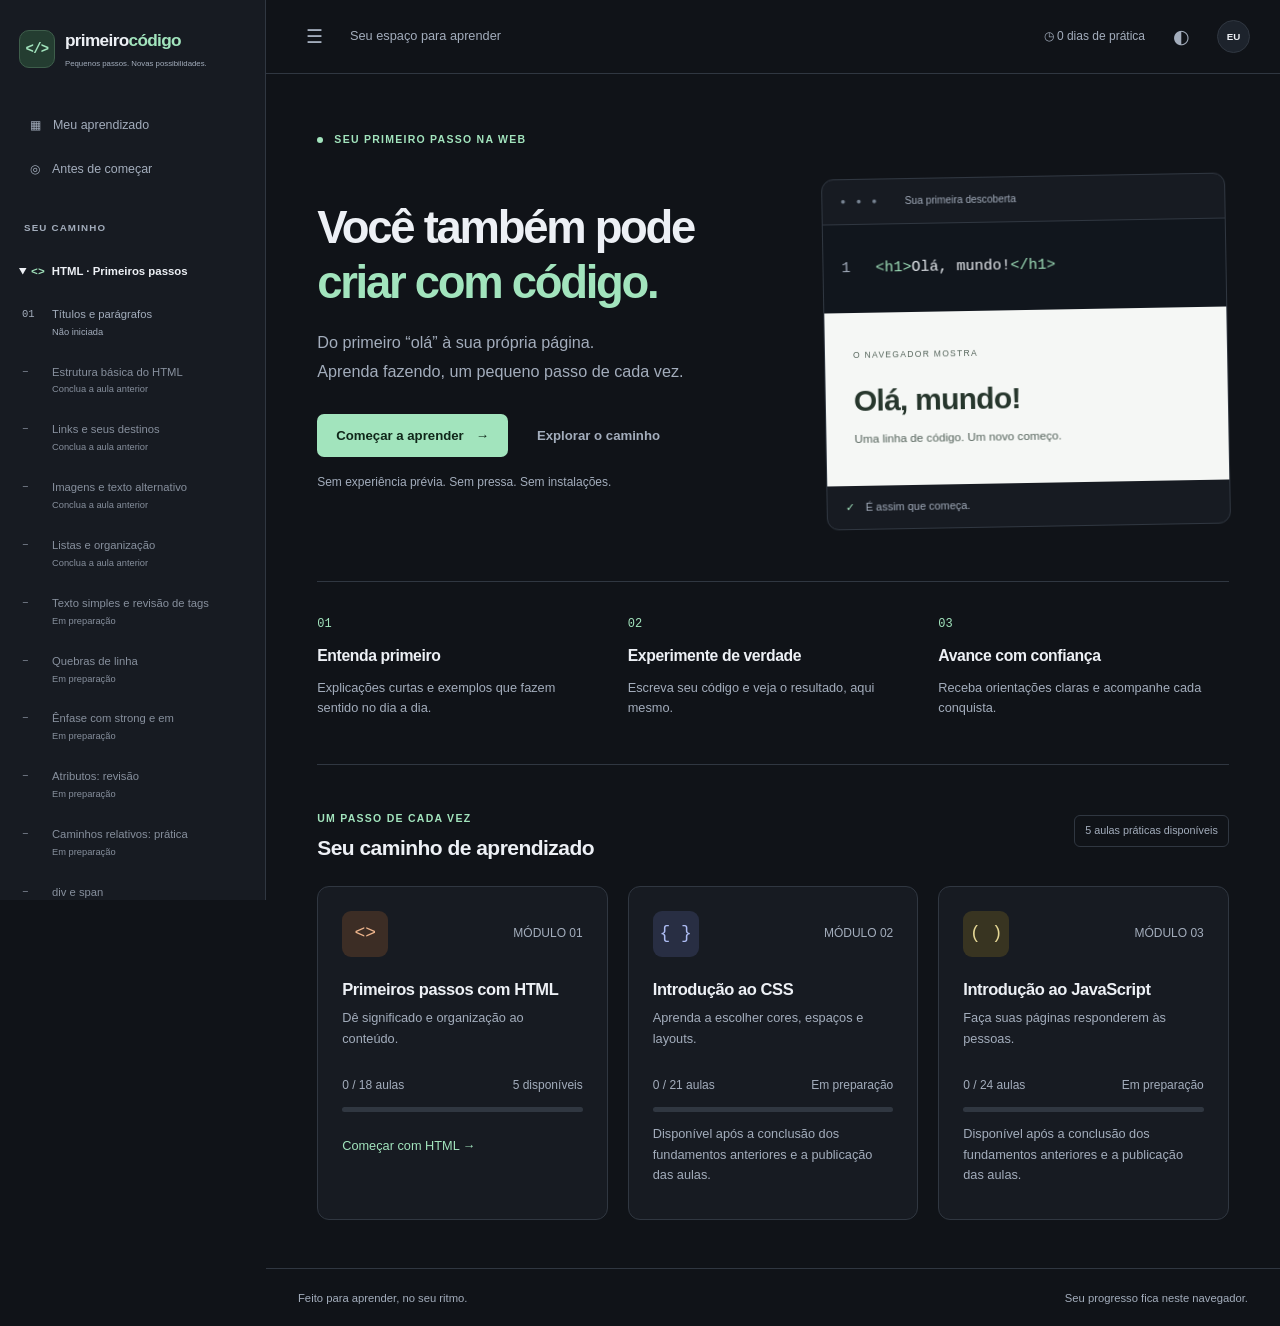
==== index.html @ e93f6637 "fist commit" ====
<!doctype html>
<html lang="pt-BR">
<head>
  <meta charset="UTF-8">
  <meta name="viewport" content="width=device-width, initial-scale=1">
  <meta name="color-scheme" content="dark light">
  <title>Primeiro Código — aprenda a criar para a web</title>
  <link rel="stylesheet" href="assets/css/styles.css">
</head>
<body>
  <a class="skip-link" href="#main">Pular para o conteúdo</a>
  <div id="app"></div>
  <p id="notice" class="toast" role="status" aria-live="polite"></p>
  <noscript>Ative o JavaScript do navegador para usar os exercícios interativos.</noscript>
  <script src="assets/js/modules/html-lessons.js" defer></script>
  <script src="assets/js/lessons.js" defer></script>
  <script src="assets/js/storage.js" defer></script>
  <script src="assets/js/progress.js" defer></script>
  <script src="assets/js/evaluator.js" defer></script>
  <script src="assets/js/resources.js" defer></script>
  <script src="assets/js/preview.js" defer></script>
  <script src="assets/js/editor.js" defer></script>
  <script src="assets/js/views.js" defer></script>
  <script src="assets/js/router.js" defer></script>
  <script src="assets/js/app.js" defer></script>
</body>
</html>
---- assets/css/styles.css ----
@import url('./variables.css');
@import url('./layout.css');
@import url('./components.css');
@import url('./responsive.css');
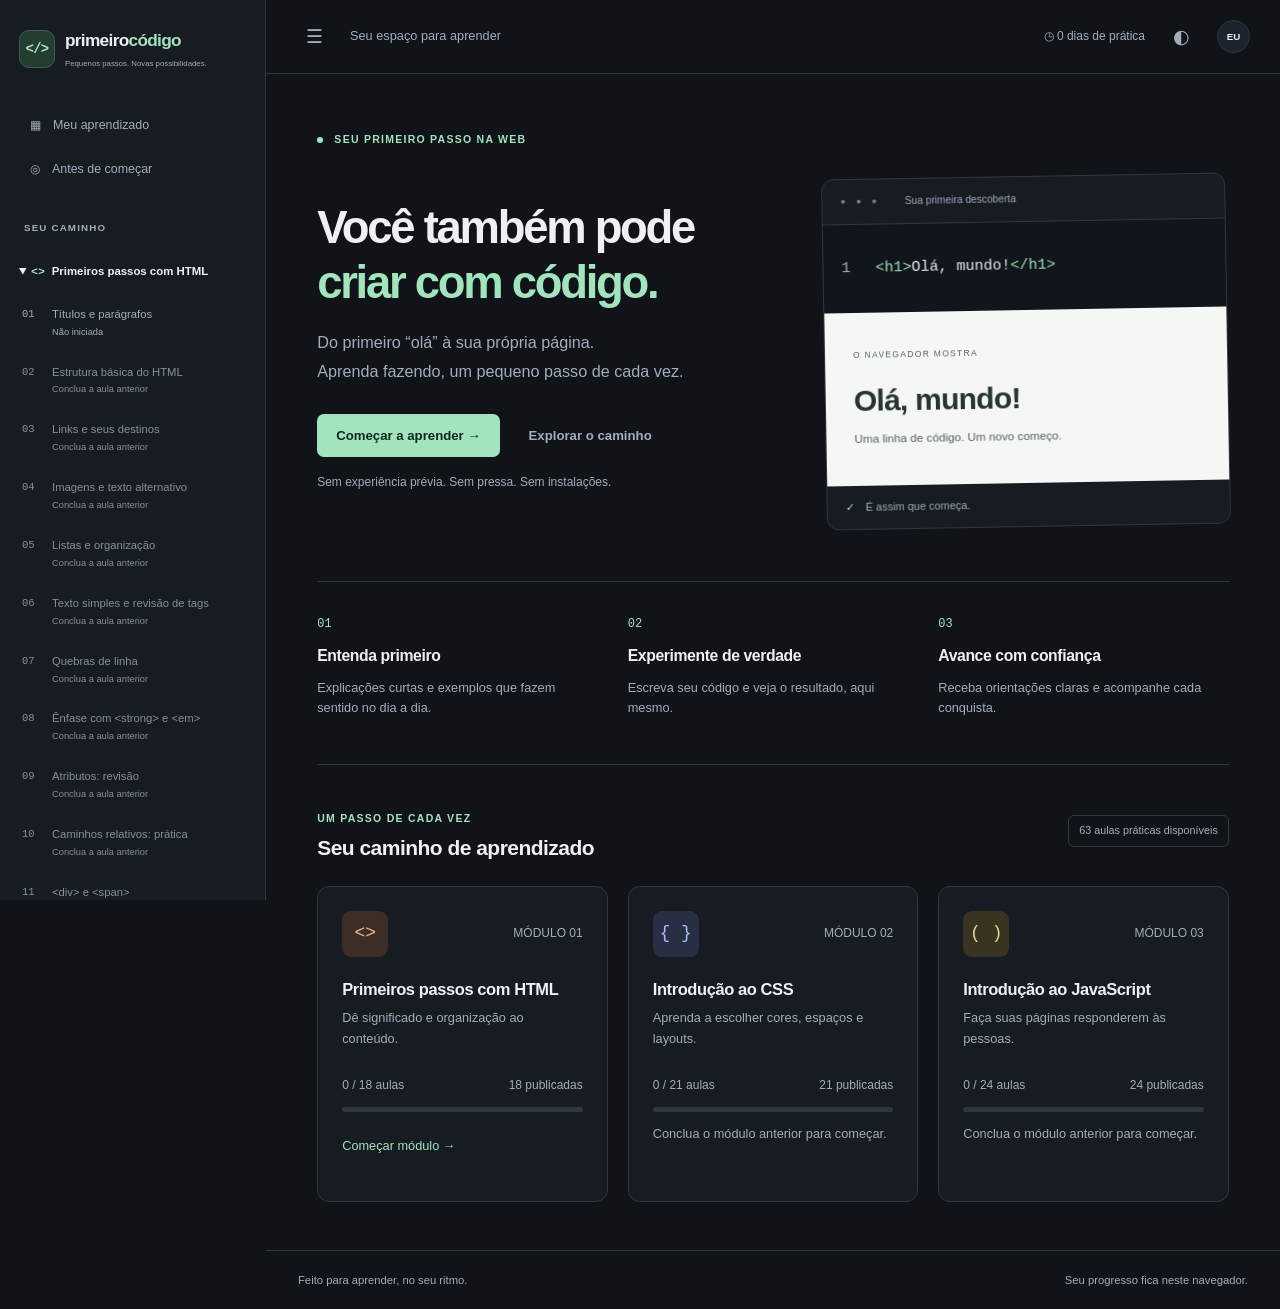
==== commit 09b86ba6: "terminando as aulas" ====
--- a/index.html
+++ b/index.html
@@ -13,6 +13,10 @@
   <p id="notice" class="toast" role="status" aria-live="polite"></p>
   <noscript>Ative o JavaScript do navegador para usar os exercícios interativos.</noscript>
   <script src="assets/js/modules/html-lessons.js" defer></script>
+  <script src="assets/js/modules/lesson-kit.js" defer></script>
+  <script src="assets/js/modules/html-more.js" defer></script>
+  <script src="assets/js/modules/css-lessons.js" defer></script>
+  <script src="assets/js/modules/javascript-lessons.js" defer></script>
   <script src="assets/js/lessons.js" defer></script>
   <script src="assets/js/storage.js" defer></script>
   <script src="assets/js/progress.js" defer></script>
